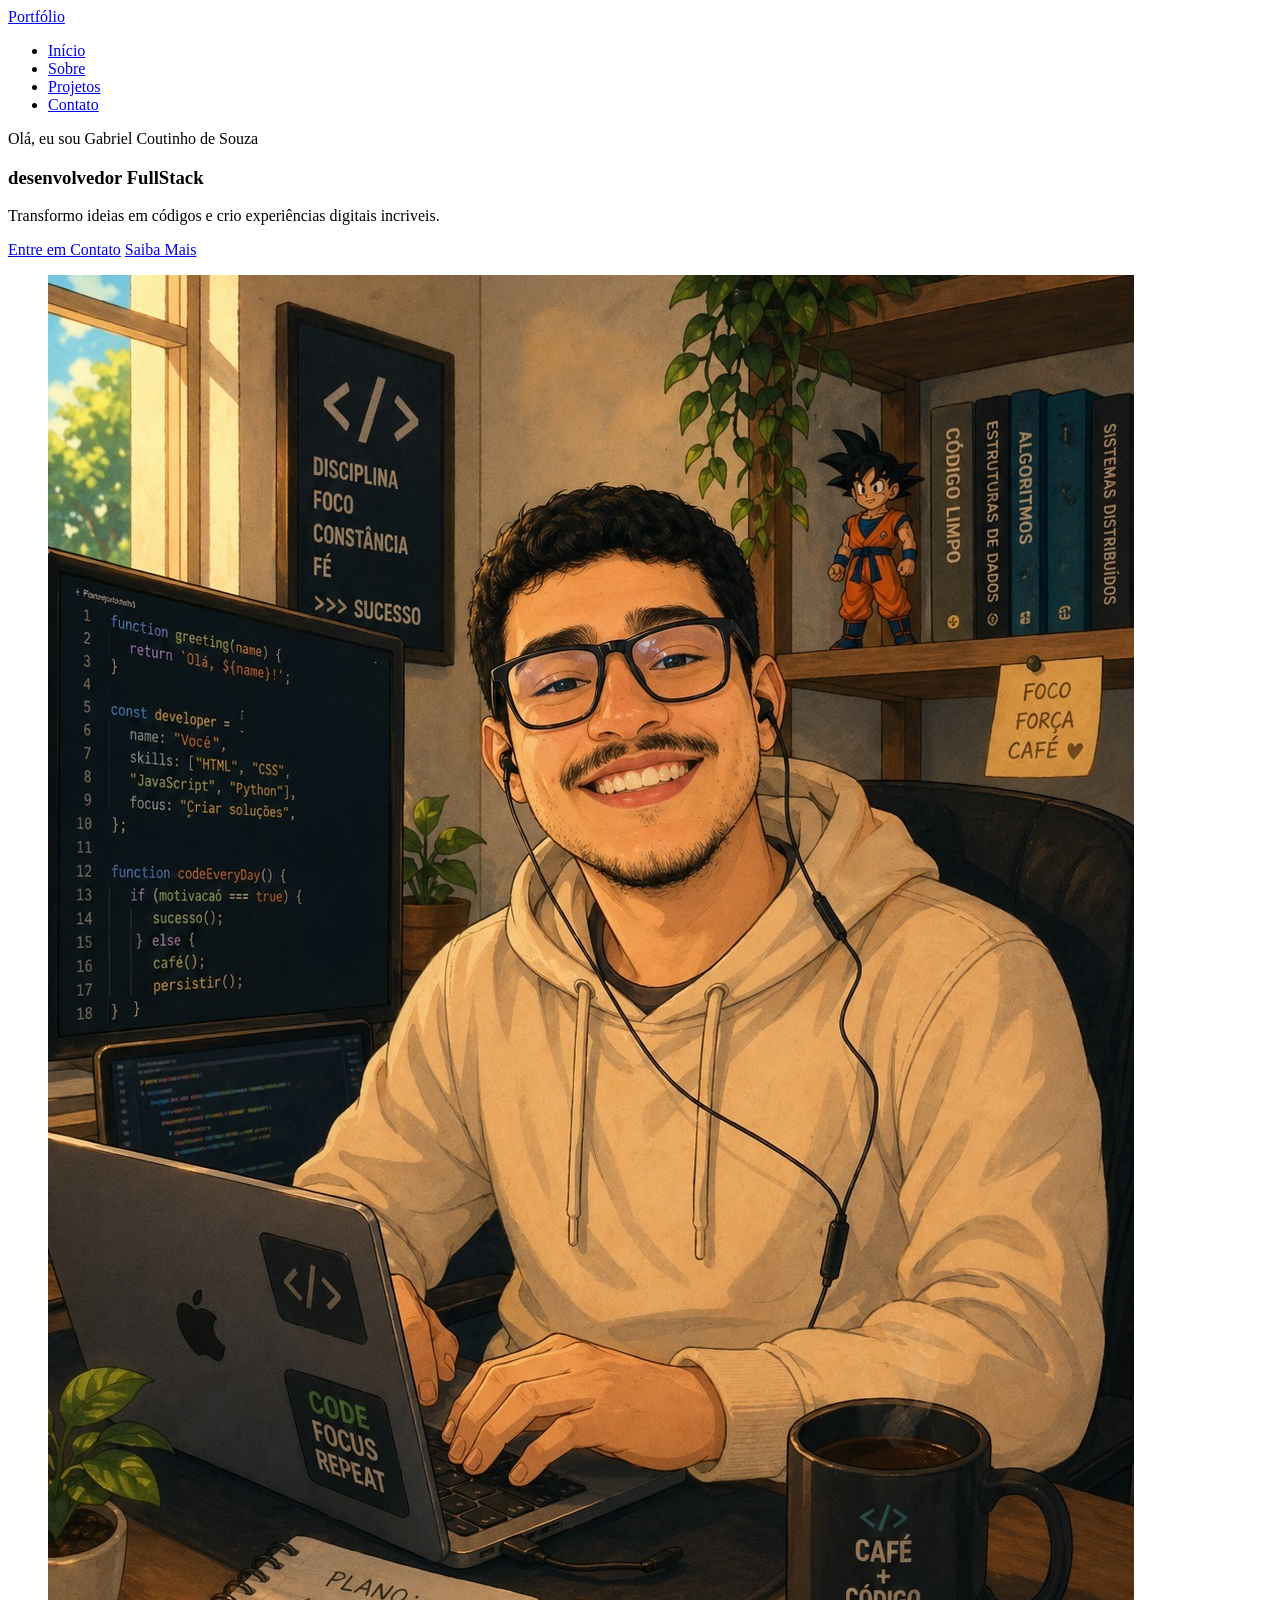
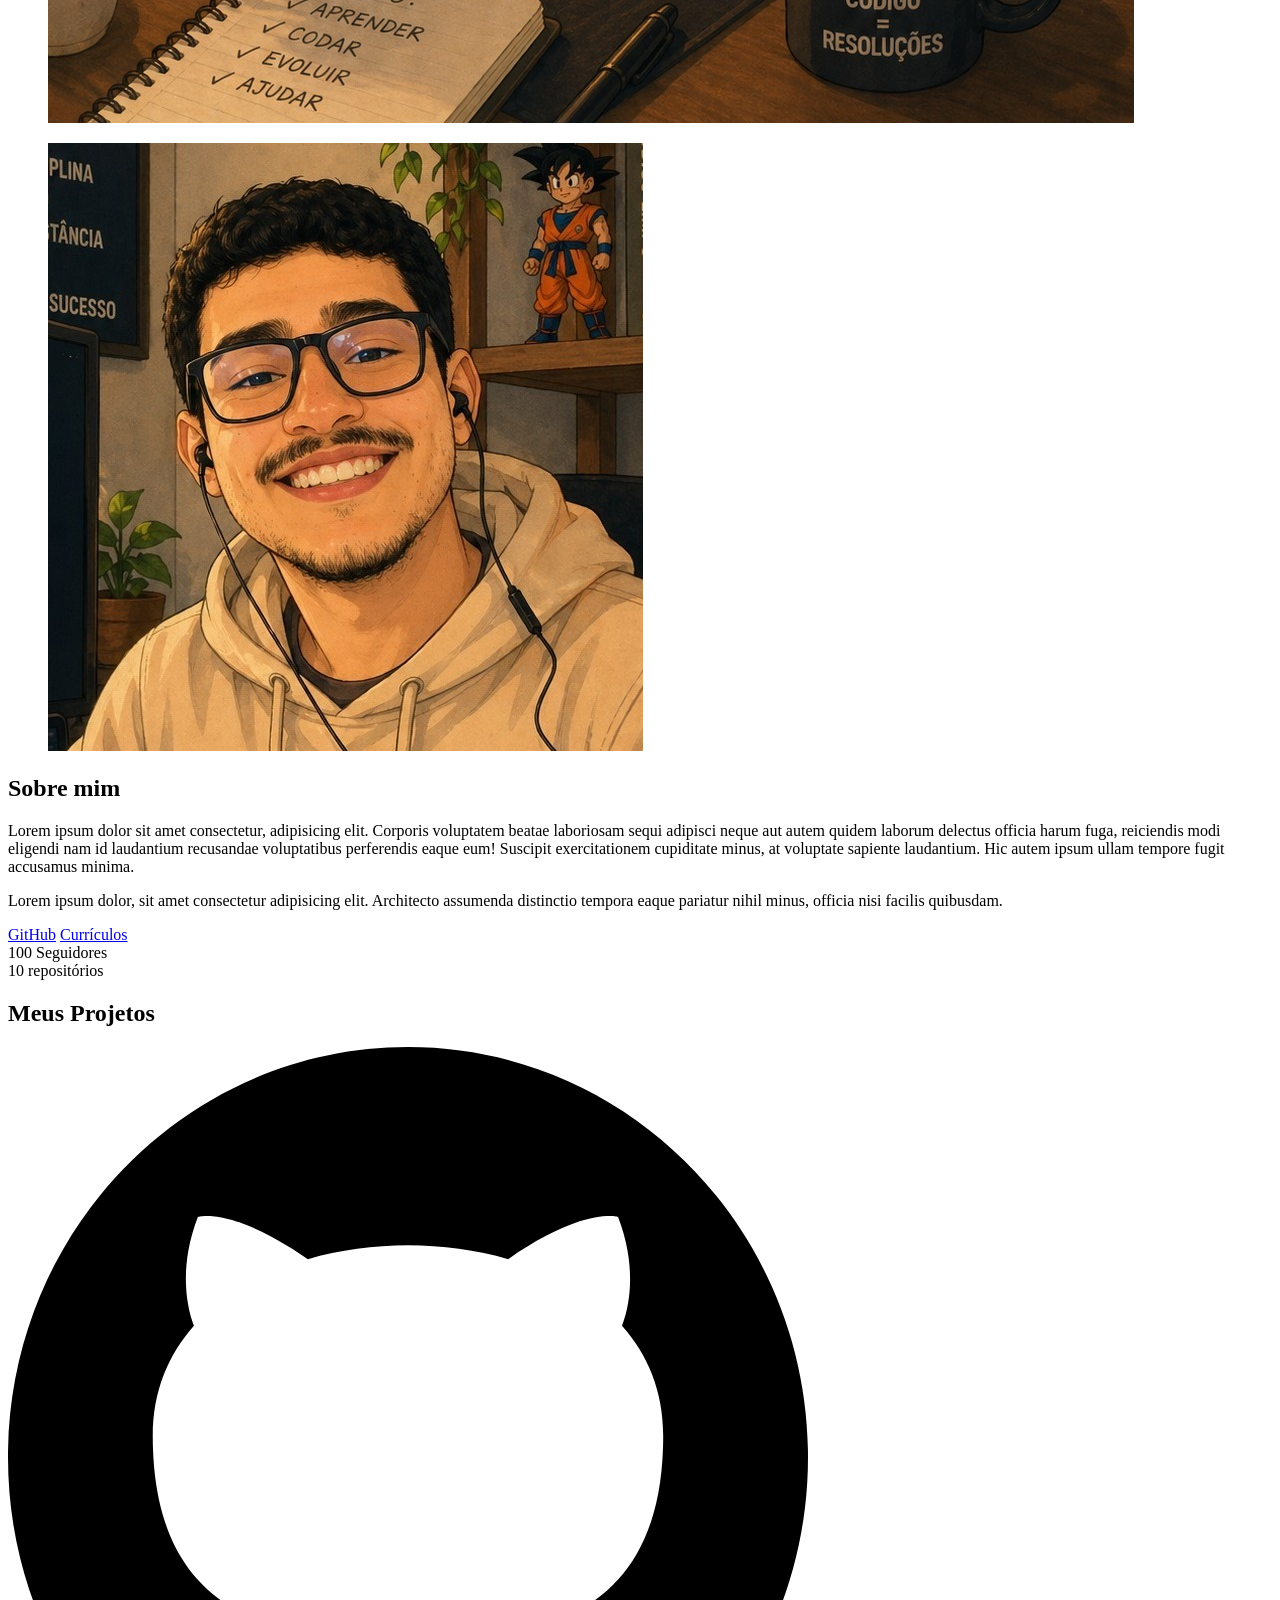
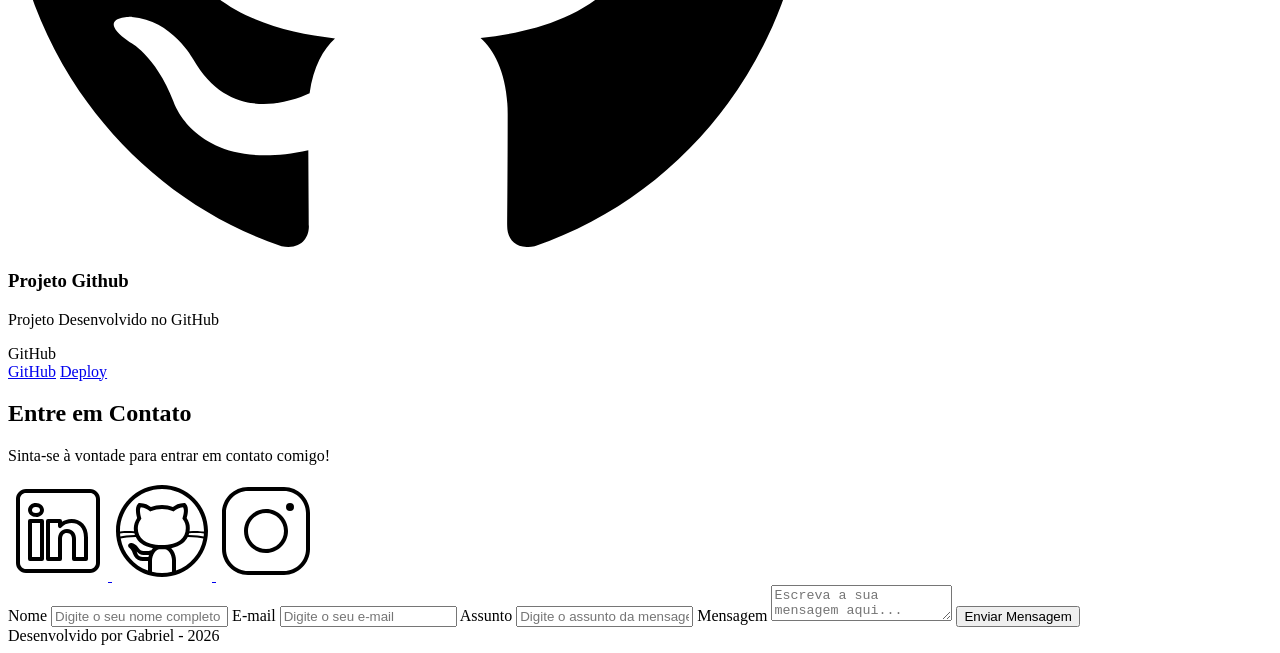
==== index.html @ 8a929cc2 "Feat: Projeto inicializado" ====
<!DOCTYPE html>
<html lang="pt-br">
<head>
    <meta charset="UTF-8">
    <meta name="viewport" content="width=device-width, initial-scale=1.0">
    <meta name="author" content="Gabriel Coutinho de Souza"> 
    <meta
        name="description"
        content="Portfólio do Gabriel Coutinho de Souza,
        desenvolvedor FullStack especializado em criar experiências
        digitais incriveis. Conheaça meus projetos e entre em contato."
    >
    <meta name="robots" content="index, follow">

    <link rel="icon" type="image/svg+xml" href="assets/img/favicon.svg">
    
    <title>Portfólio Gabriel</title>
</head>
<body>
    <!-- Header -->
    <header>
        <div class= menu-content>
            <a href="index.html" id="titulo">Portfólio</a>
            <nav>
                <ul class= "menu-list">
                    <li><a href="#hero">Início</a></li>
                    <li><a href="#about">Sobre</a></li>
                    <li><a href="#projects">Projetos</a></li>
                    <li><a href="#contact">Contato</a></li>
                </ul>
            </nav>
        </div>

    </header>

    <!-- Main -->
    <main>
        <section id="hero" class="section-container hero-container">

            <article class="hero-content">
                <span>Olá, eu sou Gabriel Coutinho de Souza</span>
                <h1>desenvolvedor FullStack</h1>
                <p>Transformo ideias em códigos e crio experiências digitais incriveis.</p>

            <div class="buttons-container">
                <a href="#contact" class="botao">Entre em Contato</a>
                <a href="#about" class="botao-outline">Saiba Mais</a>
            </div>

            </article>

            <figure class="hero-image">
                <img src="/assets/img/geral.jpeg"  
                alt="Foto do autor."
                class="float-animation">   <!-- Colocar minha picture-->
            </figure>
        </section>

        <section id="about" class="section-container about-container">
            <figure class="about-image">
                <img src="assets/img/perfil.jpeg" alt="Foto do Perfil">
            </figure>

            <article class="about-content">
                <h2>Sobre mim</h2>
                <p>
                    Lorem ipsum dolor sit amet consectetur, adipisicing elit. Corporis voluptatem beatae laboriosam sequi adipisci neque aut autem quidem laborum delectus officia harum fuga, reiciendis modi eligendi nam id laudantium recusandae voluptatibus perferendis eaque eum! Suscipit exercitationem cupiditate minus, at voluptate sapiente laudantium. Hic autem ipsum ullam tempore fugit accusamus minima.
                </p>
                <p>
                    Lorem ipsum dolor, sit amet consectetur adipisicing elit. Architecto assumenda distinctio tempora eaque pariatur nihil minus, officia nisi facilis quibusdam.
                </p>

            <div class="about-bottons-data">
                <div class="bottuns-container">
                    <a href="#" target="_blank" class="botao">GitHub</a>
                    <a href="#" target="_blank" class="botao-outline">Currículos</a>
                </div>
                <div class="data-container">
                    <div class="data-item">
                        <span class="data-number">100</span>
                        <span class="data-lable">Seguidores</span>
                    </div>
                    <div class="data-item">
                        <span class="data-number">10</span>
                        <span class="data-lable">repositórios</span>
                    </div>
                </div>
            </div>

            </article>

        </section>

        <section id="projects" class="section-container projects-container">
            <h2>Meus Projetos</h2>

            <div class="swiper projects-swiper">
                <div class="swiper-wrapper">
                    <div class="swiper-slide">
                        <article class="project-card">
                            <div class="project-image">
                                <img src="./assets/icons/languages/github.svg" alt="Ícone GitHub" />
                            </div>
                            <div class="project-content">
                                <h3>Projeto Github</h3>
                                <p>Projeto Desenvolvido no GitHub</p>
                                <div class="project-tags">
                                    <span class="tag">GitHub</span>
                                </div>
                                <div class="project-buttons">
                                    <a href="#" target="_blank" class="botao botao-sm">GitHub</a>
                                    <a href="#" target="_blank" class="botao-outline botao-sm">Deploy</a>
                                </div>
                            </div>
                        </article>
                    </div>
                </div>

                <div class="swiper-button-next"></div>
                <div class="swiper-button-prev"></div>

                <div class="swiper-pagination"></div>
            </div>
        </section>

           <section id="contact" class="section-container contact-container">

            <!-- REDES SOCIAIS -->
            <article class="contact-info">
                <h2>Entre em Contato</h2>
                <p>Sinta-se à vontade para entrar em contato comigo!</p>

                <div class="social-container">
                    <a href="#" target="_blank" class="social-icon" aria-label="LinkedIn">
                        <img src="./assets/icons/social/linkedin.svg" alt="Link para o Linkedin">
                    </a>
                    <a href="#" target="_blank" class="social-icon" aria-label="GitHub">
                        <img src="./assets/icons/social/github.svg" alt="Link para o GitHub">
                    </a>
                    <a href="#" target="_blank" class="social-icon" aria-label="Instagram">
                        <img src="./assets/icons/social/instagram.svg" alt="Link para o Instagram">
                    </a>
                </div>
            </article>

            <form id="formulario">

                <label for="nome">Nome</label>
                <input id="nome" name="nome" type="text" placeholder="Digite o seu nome completo">
                <span id="erro-nome"></span>

                <label for="email">E-mail</label>
                <input id="email" name="email" type="text" placeholder="Digite o seu e-mail">
                <span id="erro-email"></span>

                <label for="assunto">Assunto</label>
                <input id="assunto" name="assunto" type="text" placeholder="Digite o assunto da mensagem">
                <span id="erro-assunto"></span>

                <label for="mensagem">Mensagem</label>
                <textarea id="mensagem" name="mensagem" placeholder="Escreva a sua mensagem aqui..."></textarea>
                <span id="erro-mensagem"></span>

                <button class="botao" type="submit">Enviar Mensagem</button>
            </form>

        </section>

    </main>

    <footer>
        Desenvolvido por Gabriel - 2026
    </footer>

</body>
</html>
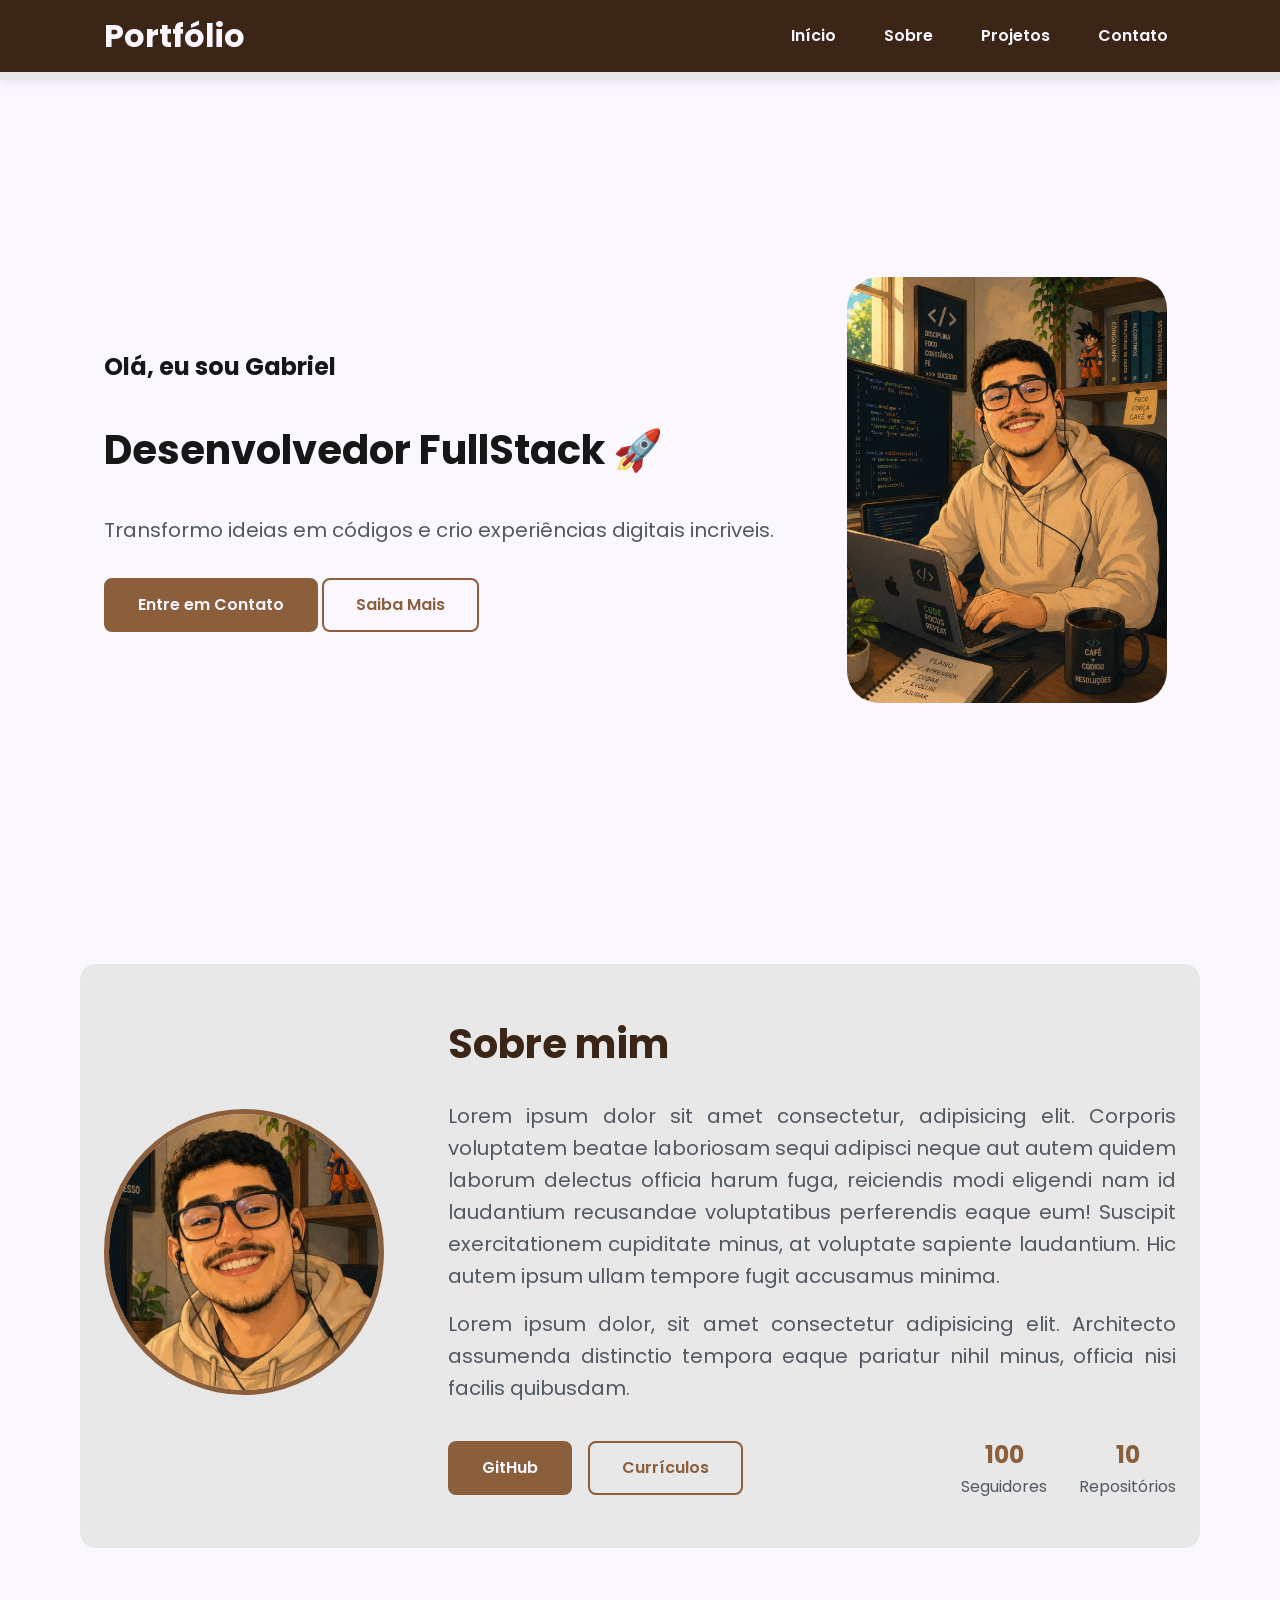
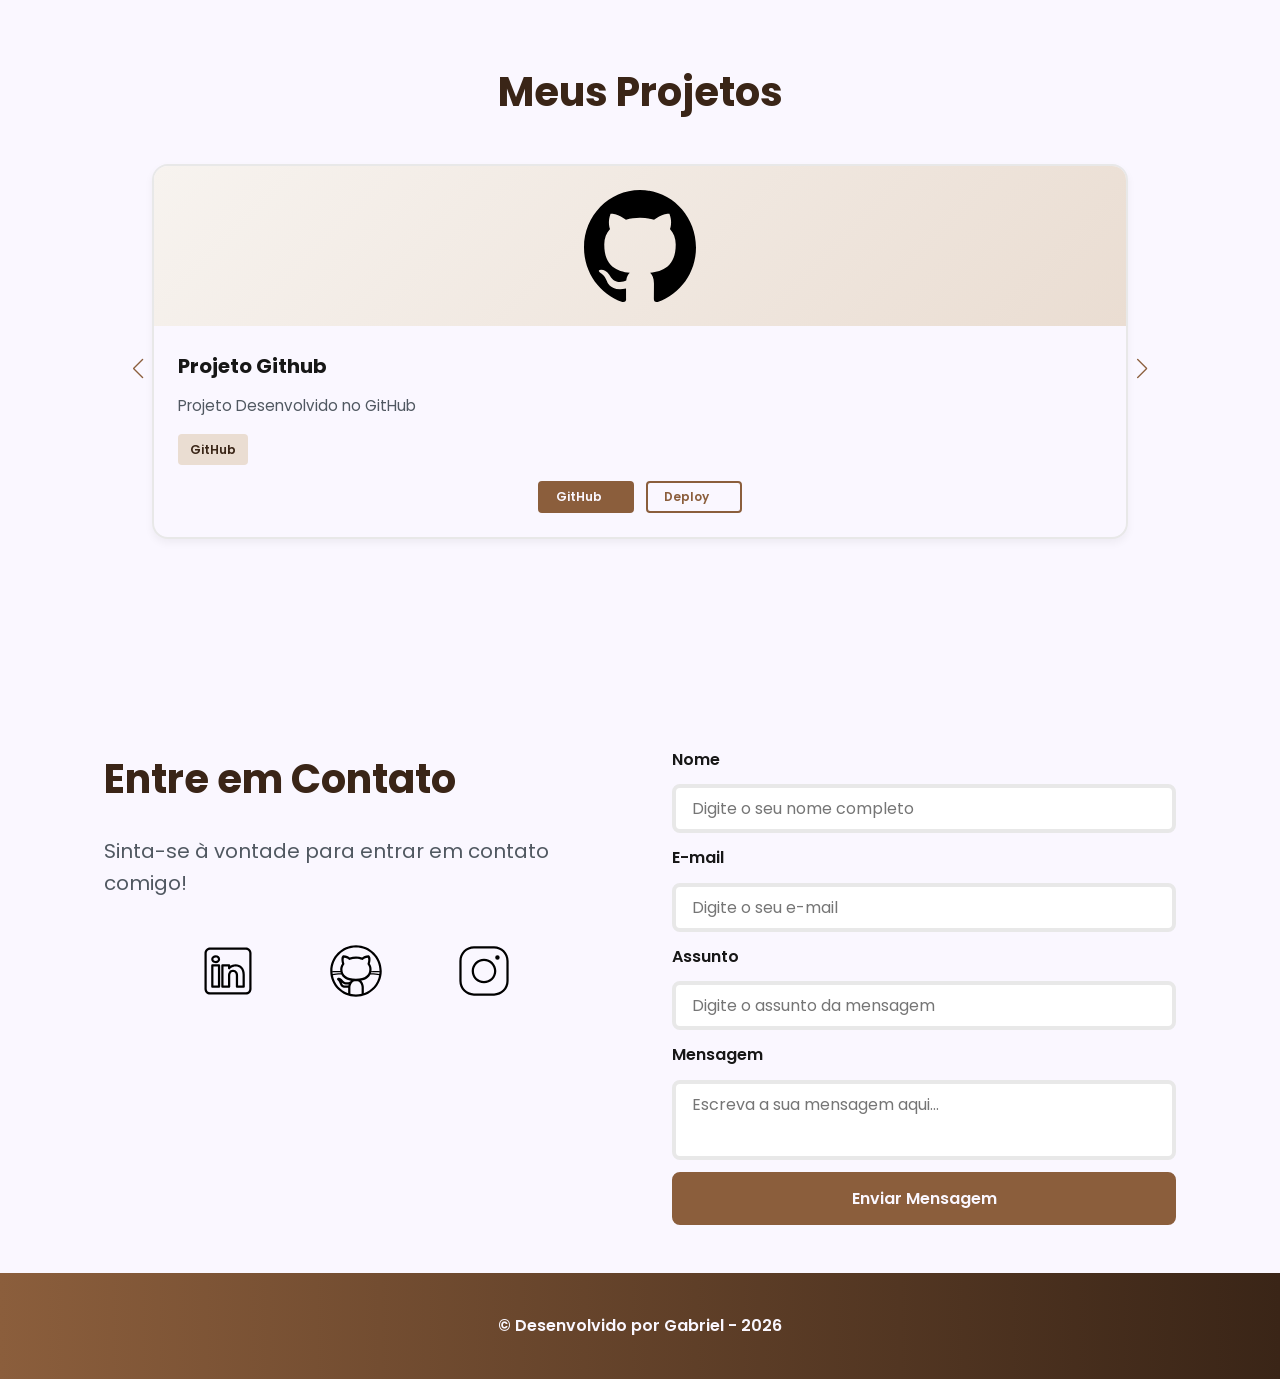
==== commit 2ae5139e: "Feat: Adicionando Estilos e responsividade" ====
--- a/index.html
+++ b/index.html
@@ -1,6 +1,12 @@
 <!DOCTYPE html>
 <html lang="pt-br">
 <head>
+        <!-- Fontes do Google -->
+    <link rel="preconnect" href="https://fonts.googleapis.com">
+    <link rel="preconnect" href="https://fonts.gstatic.com" crossorigin>
+
+    <!-- Fonte do Google - Poppins -->
+    <link href="https://fonts.googleapis.com/css2?family=Poppins&display=swap" rel="stylesheet">
     <meta charset="UTF-8">
     <meta name="viewport" content="width=device-width, initial-scale=1.0">
     <meta name="author" content="Gabriel Coutinho de Souza"> 
@@ -13,7 +19,12 @@
     <meta name="robots" content="index, follow">
 
     <link rel="icon" type="image/svg+xml" href="assets/img/favicon.svg">
-    
+
+    <!-- SWIPER CSS -->
+    <link rel="stylesheet" href="https://cdn.jsdelivr.net/npm/swiper@11/swiper-bundle.min.css"> 
+
+    <link rel="stylesheet" href="assets/css/style.css">
+
     <title>Portfólio Gabriel</title>
 </head>
 <body>
@@ -38,8 +49,8 @@
         <section id="hero" class="section-container hero-container">
 
             <article class="hero-content">
-                <span>Olá, eu sou Gabriel Coutinho de Souza</span>
-                <h1>desenvolvedor FullStack</h1>
+                <span>Olá, eu sou Gabriel </span>
+                <h1>Desenvolvedor FullStack 🚀</h1>
                 <p>Transformo ideias em códigos e crio experiências digitais incriveis.</p>
 
             <div class="buttons-container">
@@ -70,19 +81,20 @@
                     Lorem ipsum dolor, sit amet consectetur adipisicing elit. Architecto assumenda distinctio tempora eaque pariatur nihil minus, officia nisi facilis quibusdam.
                 </p>
 
-            <div class="about-bottons-data">
-                <div class="bottuns-container">
-                    <a href="#" target="_blank" class="botao">GitHub</a>
-                    <a href="#" target="_blank" class="botao-outline">Currículos</a>
+            <div class="about-buttons-data">
+                <div class="bottons-container">
+                    <a href="#" class="botao">GitHub</a>
+                    <a href="#" class="botao-outline">Currículos</a>
                 </div>
+
                 <div class="data-container">
                     <div class="data-item">
                         <span class="data-number">100</span>
-                        <span class="data-lable">Seguidores</span>
+                        <span class="data-label">Seguidores</span>
                     </div>
                     <div class="data-item">
                         <span class="data-number">10</span>
-                        <span class="data-lable">repositórios</span>
+                        <span class="data-label">Repositórios</span>
                     </div>
                 </div>
             </div>
@@ -169,7 +181,7 @@
     </main>
 
     <footer>
-        Desenvolvido por Gabriel - 2026
+        © Desenvolvido por Gabriel - 2026
     </footer>
 
 </body>
--- a/assets/css/style.css
+++ b/assets/css/style.css
@@ -0,0 +1,988 @@
+*{
+    margin: 0;
+    padding: 0;
+    box-sizing: border-box;
+    font-family: 'Poppins', sans-serif;
+    font-weight: 400;
+    text-decoration: none;
+    outline: none;
+}
+
+:root{
+    /*Cores primarias */
+    --bege-50:  #f7f3ef;
+    --bege-100: #eaddd2;
+    --bege-200: #d5bfa8;
+    --bege-300: #c09f7c;
+    --bege-400: #a87f5a;
+    --bege-500: #8b5e3c;
+    --bege-600: #6f4a2f;
+    --bege-700: #543723;
+    --bege-800: #3a2517;
+  
+    /*Cores naturais */
+    --gray-200: #e8e8e8;
+    --gray-400: #505861;
+    --black: #171717;
+    --white: #FAF7FF;
+
+    /*Cores de Estado */
+    --error: #e63946;
+
+    /*Sombras*/
+    --shadow-sm: 0 0.25rem 0.5rem rgba(0, 0, 0, 0.05);
+    --shadow-md: 0 0.25rem 0.75rem rgba(107, 54, 200, 0.3);
+    --shadow-lg: 0 0.5rem 1.5rem rgba(107, 54, 200, 0, 0.2);
+
+    /*Espcamento*/
+    --spacing-xs: 0.5rem;
+    --spacing-sm: 1rem;
+    --spacing-md: 1.5rem;
+    --spacing-lg: 2rem;
+    --spacing-x1: 3rem;
+    --spacing-2x1: 4rem;
+
+    /*Tamanho da fonte*/
+    --text-sm: 0.75rem;
+    --text-base: 1rem;
+    --text-lg: 1.25rem;
+    --text-x1: 1.5rem;
+    --text-2x1: 2rem;
+    --text-3x1: 2.5rem;
+
+    /*Border Radius*/
+    --radius-sm: 0.25rem;
+    --radius-md: 0.5rem;
+    --radius-lg: 1rem;
+    --radius-x1: 2rem;
+    --radius-full: 50%;
+
+    /*Animacao padrao*/
+    --transition-default: all 0.3s ease;
+}
+
+html{
+    scroll-behavior: smooth;
+}
+
+body{
+    display: flex;
+    flex-direction: column;
+    min-height: 100vh;
+    background-color: var(--white);
+    line-height: 1.6;
+    color: var(--black);
+}
+
+main{
+    flex: 1;
+}
+
+.section-container{
+    max-width: 70rem;
+    margin: 0 auto;
+    padding: var(--spacing-x1) var(--spacing-md);
+    scroll-margin-top: 6rem;
+}
+/*Botao*/
+.bottons-container{
+    display: flex;
+    gap: var(--spacing-sm);
+}
+
+.botao,
+.botao-outline{
+    display: inline-block;
+    padding: 0.75rem 2rem;
+    border: 0.15rem solid transparent;
+    border-radius: var(--radius-md);
+    font-size: var(--text-base);
+    font-weight: 600;
+    cursor: pointer;
+    transition: var(--transition-default);
+}
+
+.botao{
+    border-color: var(--bege-500);
+    background-color: var(--bege-500);
+    color: var(--white);
+}
+
+.botao:hover{
+    background-color: var(--bege-800);
+    border-color: var(--bege-800);
+    box-shadow: var(--shadow-md);
+    transform: translateY(-0.25rem);
+}
+/*Botao secundario*/
+.botao-outline{
+    border-color: var(--bege-500);
+    background-color: transparent;
+    color: var(--bege-500);
+}
+
+.botao-outline:hover{
+    background-color: var(--bege-500);
+    border-color: var(--bege-500);
+    color: var(--white);
+    transform: translateY(-0.25rem);
+}
+
+/*Modificadores dew botoes pequenos*/
+.botao.botao-sm,
+.botao-outline.botao-sm{
+    min-width: 6rem;
+    padding: 0.25rem var(--spacing-sm);
+    border-width: 0.125rem;
+    border-radius: 0.25rem;
+    font-size: var(--text-sm);
+}
+
+/*Header*/
+header{
+    position: sticky;
+    top: 0;
+    z-index: 1000;
+    width: 100%;
+    height: 5rem;
+    border-bottom: var(--spacing-xs) solid var(--gray-200);
+    background-color: var(--bege-800);
+    box-shadow: var(--shadow-sm);
+}
+
+header a{
+    font-weight: 600;
+    color: var(--white);
+    transition: color 0.3s ease;
+}
+
+header a:hover{
+    color: var(--bege-100);
+}
+
+/*Menu nav*/
+#titulo{
+    font-size: var(--text-2x1);
+    font-weight: 700;
+}
+
+.menu-content{
+    display: flex;
+    justify-content: space-between;
+    align-items: center;
+    max-width: 70rem;
+    height: 100%;
+    margin: 0 auto;
+    padding: 0 var(--spacing-md);
+}
+
+.menu-list{
+    display: flex;
+    gap: var(--spacing-lg);
+    list-style: none;
+}
+
+.menu-list a{
+    padding: var(--spacing-xs);
+}
+
+/*Hero*/
+.hero-container{
+    display: flex;
+    align-items: center;
+    gap: var(--spacing-2x1);
+    min-height: calc(100vh - 5rem);
+}
+
+.hero-content{
+    display: flex;
+    flex-direction: column;
+    gap: var(--spacing-lg);
+}
+
+.hero-content span{
+    font-size: var(--text-x1);
+    font-weight: 700;
+}
+
+.hero-content h1{
+    font-size: var(--text-3x1);
+    font-weight: 700;
+}
+
+.hero-content p,
+.about-content p,
+.contact-info p{
+    font-size: var(--text-lg);
+    color: var(--gray-400);
+}
+
+.hero-image{
+    display: flex;
+    flex: 1;
+    justify-content: center;
+}
+
+.hero-image img{
+    width: 100%;
+    max-width: 20rem;
+    border-radius: var(--radius-x1);
+}
+
+/*Animacao flutuante*/
+@keyframes float{
+    0%,
+    100%{
+        transform: translateY(0);
+    }
+
+    50%{
+        transform: translateY(-1.25rem);
+    }
+}
+.float-animation{
+        animation: float 3s ease-in-out infinite;
+}
+
+/*About*/
+
+.about-container{
+    display: flex;
+    align-items: center;
+    gap: var(--spacing-2x1);
+    margin: var(--spacing-2x1) auto;
+    border-radius: var(--radius-lg);
+    background-color: var(--gray-200);
+}
+
+.about-image{
+    flex: 0 0 17.5rem;
+}
+
+.about-image img{
+    width: 100%;
+    border: 0.35rem solid var(--bege-500);
+    border-radius: var(--radius-full);
+    box-shadow: var(--shadow-lg);
+}
+
+.about-content h2,
+.projects-container h2,
+.contact-container h2{
+    margin-bottom: var(--spacing-md);
+    font-size: var(--text-3x1);
+    font-weight: 700;
+    color: var(--bege-800);
+}
+
+.about-content p{
+    margin-bottom: var(--spacing-sm);
+    text-align: justify;
+}
+
+.about-buttons-data{
+    display: flex;
+    justify-content: space-between;
+    align-items: center;
+    gap: var(--spacing-lg);
+    margin-top: var(--spacing-lg);
+}
+
+.about-buttons-data .botao{
+    margin-right: auto;
+}
+
+.data-container{
+    display: flex;
+    gap: var(--spacing-lg);
+    margin-top: 0;
+}
+
+.data-item{
+    display: flex;
+    flex-direction: column;
+    align-items: center;
+}
+
+.data-number{
+    font-size: var(--text-x1);
+    font-weight: 700;
+    text-align: center;
+    color: var(--bege-500);
+}
+
+.data-label{
+    font-size: var(--text-base);
+    text-align: center;
+    color: var(--gray-400);
+}
+/*Projects*/
+.projects-container{
+    scroll-margin-top: 3rem;
+    margin: var(--spacing-2x1) auto;
+    text-align: center;
+}
+
+.projects-swiper{
+    position: relative;
+    width: 100%;
+    padding: var(--spacing-sm) var(--spacing-x1) var(--spacing-x1);
+    overflow: hidden;
+}
+
+.project-card{
+    display: flex;
+    flex-direction: column;
+    width: 100%;
+    height: 100%;
+    border: 0.15rem solid var(--gray-200);
+    border-radius: var(--radius-lg);
+    background-color: var(--white);
+    box-shadow: var(--shadow-sm);
+    overflow: hidden;
+    transition: var(--transition-default);
+}
+
+.project-card:hover{
+    box-shadow: var(--shadow-lg);
+}
+
+.project-image{
+    display: flex;
+    align-items: center;
+    justify-content: center;
+    width: 100%;
+    height: 10rem;
+    background: linear-gradient(135deg, var(--bege-50) 0%, var(--bege-100) 100%);
+}
+
+.project-image img{
+    width: 75%;
+    height: 75%;
+    max-width: 7rem;
+    max-height: 7rem;
+    object-fit: contain;
+    transition: transform 0.3s ease;
+}
+
+.project-content{
+    display: flex;
+    flex: 1;
+    flex-direction: column;
+    padding: var(--spacing-md);
+    text-align: left;
+}
+
+.project-content h3{
+    margin-bottom: 0.75rem;
+    font-size: var(--text-lg);
+    font-weight: 700;
+}
+
+.project-content p{
+    flex: 1;
+    margin-bottom: var(--spacing-sm);
+    font-size: 0.95rem;
+    color: var(--gray-400);
+}
+
+.project-tags{
+    display: flex;
+    flex-wrap: wrap;
+    gap: var(--spacing-xs);
+}
+
+.tag{
+    padding: 0.375rem 0.75rem;
+    border-radius: var(--radius-sm);
+    background-color: var(--bege-100);
+    font-size: var(--text-sm);
+    font-weight: 600;
+    color: var(--bege-800);
+}
+
+.project-buttons{
+    display: flex;
+    justify-content: center;
+    align-items: center;
+    gap: 0.75rem;
+    margin-top: var(--spacing-sm);
+}
+
+/*Swiper*/
+.swiper-wrapper{
+    align-items: stretch;
+}
+
+.swiper-slide{
+    display: flex;
+    height: auto;
+}
+
+.swiper-button-next,
+.swiper-button-prev{
+    width: 3rem;
+    height: 3rem;
+}
+
+.swiper-button-next:after,
+.swiper-button-prev:after{
+    font-size: var(--text-lg);
+    color: var(--bege-500);
+}
+.swiper-button-next:hover,
+.swiper-button-prev:hover{
+    color: var(--bege-800);
+}
+
+.swiper-pagination-bullet{
+    width: 0.75rem;
+    height: 0.75rem;
+    background-color: var(--gray-200);
+    opacity: 1;
+}
+
+.swiper-pagination-bullet-active{
+    width: var(--spacing-lg);
+    border-radius: var(--radius-sm);
+    background-color: var(--bege-500);
+}
+
+/*Contatos*/
+.contact-container{
+    display: grid;
+    grid-template-columns: 1fr 1fr;
+    gap: var(--spacing-2x1);
+}
+
+.contact-info h2{
+    margin-bottom: var(--spacing-md);
+}
+
+.contact-info p{
+    margin-bottom: var(--spacing-lg);
+}
+
+.social-container{
+    display: flex;
+    justify-content: center;
+    gap: var(--spacing-x1);
+}
+
+.social-icon{
+    width: 5rem;
+    height: 5rem;
+    padding: 0.75rem;
+    border-radius: var(--radius-md);
+    transition: var(--transition-default);
+}
+
+.social-icon img{
+    width: 100%;
+    filter: brightness(0) saturate(100%);
+    transition: filter 0.3s ease;
+}
+
+.social-icon:hover img{
+    filter: invert(11%)
+            sepia(31%)
+            saturate(1129%) 
+            hue-rotate(341deg) 
+            brightness(98%) 
+            contrast(87%);
+}
+
+/*Formulario*/
+form{
+    display: flex;
+    flex-direction: column;
+    gap: 0.75rem;
+}
+
+form label{
+    font-size: var(--text-base);
+    font-weight: 600;
+}
+
+form input,
+form textarea{
+    width: 100%;
+    padding: 0.5rem var(--spacing-sm);
+    border: 0.25rem solid var(--gray-200);
+    border-radius: var(--radius-md);
+    font-family: inherit;
+    font-size: var(--text-base);
+    transition: border-color 0.3s ease;
+}
+
+form input:focus,
+form textarea:focus{
+    border-color: var(--bege-500);
+    outline: none;
+}
+
+form textarea{
+    min-height: 5rem;
+    resize: none;
+}
+
+form span{
+    margin-top: -0.75rem;
+    font-size: var(--text-sm);
+    color: var(--error);
+}
+
+footer{
+    padding: 2.5rem;
+    background: linear-gradient(to right, var(--bege-500), var(--bege-800));
+    font-weight: 600;
+    text-align: center;
+    color: var(--white);
+}
+
+/*Success*/
+.success-container{
+    display: flex;
+    flex-direction: column;
+    justify-content: center;
+    align-items: center;
+    width: 100%;
+    min-height: calc(100vh - 12.5rem);
+    padding: var(--spacing-x1) var(--spacing-md);
+}
+
+.success-content{
+    display: flex;
+    flex-direction: column;
+    align-items: center;
+    gap: var(--spacing-md);
+    max-width: 37.5rem;
+    text-align: center;
+}
+
+.success-content h1{
+    font-size: var(--text-3xl);
+    font-weight: 700;
+    color: var(--bege-700);
+}
+
+.success-content p{
+    font-size: var(--text-lg);
+    color: var(--gray-400);
+}
+
+.success-icon{
+    display: flex;
+    align-items: center;
+    justify-content: center;
+    width: 7.5rem;
+    height: 7.5rem;
+    border-radius: var(--radius-full);
+    background-color: var(--bege-100);
+}
+.success-icon img{
+    width: 6rem;
+    height: 6rem;
+    filter: invert(11%)
+            sepia(31%)
+            saturate(1129%) 
+            hue-rotate(341deg) 
+            brightness(98%) 
+            contrast(87%);
+}
+
+/*Responsividade*/
+@media screen and (max-width: 1024px){
+    /*Layout*/
+    .section-container{
+        padding: var(--spacing-lg) var(--spacing-md);
+    }
+    /*Tipografia*/
+    .section-container h1{
+        font-size: var(--text-3x1);
+    }
+    .section-container h2{
+        font-size: var(--text-2x1);
+    }
+    .section-container p{
+        font-size: var(--text-base);
+    }
+    .section-container span{
+        font-size: var(--text-lg);
+    }
+    .success-content h1{
+        font-size: var(--text-3x1);
+    }
+    .success-content p{
+        font-size: var(--text-x1);
+    }
+    /* Header */
+    #titulo {
+        font-size: var(--text-x1);
+    }
+
+    /*Header Oculto em tela pequena*/
+    @media (max-width: 768px) {
+        .menu-list{
+            display: none;
+        }
+        /* Hero */
+        .hero-container {
+            flex-direction: column-reverse;
+            gap: var(--spacing-lg);
+            min-height: 60vh;
+            text-align: center;
+        }
+
+        .hero-content,
+        .hero-image {
+            width: 90%;
+        }
+
+        .hero-image img {
+            object-fit: cover;
+        }
+
+        .buttons-container {
+            justify-content: center;
+            width: 100%;
+        }
+
+        .hero-container .botao,
+        .hero-container .botao-outline {
+            padding: 0.75rem 1.5rem;
+            font-size: var(--text-base);
+            white-space: nowrap;
+        }
+    }
+    /* About */
+    .about-container {
+        flex-direction: column;
+        gap: var(--spacing-md);
+        margin: var(--spacing-lg);
+        padding: var(--spacing-lg);
+    }
+
+    .about-image {
+        flex: 0 0 auto;
+        width: 100%;
+        display: flex;
+        justify-content: center;
+    }
+
+    .about-image img {
+        max-width: 16rem;
+        width: 100%;
+    }
+
+    .about-content {
+        width: 100%;
+    }
+
+    .about-buttons-data {
+        flex-direction: column;
+        gap: var(--spacing-md);
+        align-items: stretch;
+    }
+
+    .about-buttons-data .botao {
+        margin-right: 0;
+    }
+
+    .data-container {
+        justify-content: center;
+        width: 100%;
+    }
+
+    /* Projects */
+    .projects-container {
+        margin: var(--spacing-lg) auto 0;
+    }
+
+    .projects-swiper {
+        margin: 0;
+        padding: var(--spacing-sm) var(--spacing-lg) 2.5rem;
+    }
+
+    .project-card {
+        width: 100%;
+        height: 30rem;
+        min-height: 30rem;
+        max-height: 30rem;
+        max-width: 100%;
+    }
+
+    .project-content {
+        display: flex;
+        flex-direction: column;
+        justify-content: space-between;
+        height: 100%;
+    }
+
+    .project-content p {
+        flex: 1;
+        overflow: hidden;
+    }
+
+    .project-tags {
+        min-height: 2.5rem;
+        align-items: flex-start;
+    }
+
+    .swiper-wrapper {
+        align-items: stretch;
+    }
+
+    .swiper-slide {
+        display: flex;
+        justify-content: center;
+        align-items: stretch;
+        height: auto;
+    }
+
+    .swiper-button-next,
+    .swiper-button-prev {
+        display: none;
+    }
+
+    /* Contact */
+    .contact-container {
+        grid-template-columns: 1fr;
+        gap: var(--spacing-lg);
+        width: 90%;
+        margin: 0 auto;
+    }
+
+    /* Success Page */
+    .success-container {
+        padding: var(--spacing-xl) var(--spacing-md);
+        min-height: calc(100vh - 10rem);
+    }
+
+    .success-content {
+        gap: var(--spacing-lg);
+        max-width: 35rem;
+    }
+
+    .success-icon {
+        width: 6rem;
+        height: 6rem;
+    }
+
+    .success-icon img {
+        width: 5rem;
+        height: 5rem;
+    }
+}
+@media screen and (max-width: 480px) {
+
+    /* Layout */
+    .section-container {
+        padding: var(--spacing-md) var(--spacing-sm);
+    }
+
+    /* Tipografia Mobile */
+    .section-container h1 {
+        font-size: var(--text-xl);
+    }
+
+    .section-container h2 {
+        font-size: var(--text-xl);
+    }
+
+    .section-container p {
+        font-size: var(--text-base);
+    }
+
+    .section-container span {
+        font-size: var(--text-lg);
+    }
+
+    .success-content h1 {
+        font-size: var(--text-xl);
+    }
+
+    .success-content h2 {
+        font-size: var(--text-base);
+    }
+
+    /* Header */
+    #titulo {
+        font-size: var(--text-xl);
+    }
+
+    .menu-list {
+        display: none;
+    }
+
+    /* Hero */
+    .hero-container {
+        gap: var(--spacing-sm);
+    }
+
+    .hero-content {
+        gap: var(--spacing-xs);
+        width: 100%;
+    }
+
+    .buttons-container {
+        flex-direction: column;
+        gap: 0.75rem;
+        width: 100%;
+    }
+
+    .buttons-container .botao,
+    .buttons-container .botao-outline {
+        width: 100%;
+    }
+
+    .hero-container .botao,
+    .hero-container .botao-outline {
+        padding: 0.75rem 1rem;
+        font-size: var(--text-base);
+        white-space: nowrap;
+    }
+
+    .hero-image {
+        width: 100%;
+    }
+
+    .hero-image img {
+        max-width: 20rem;
+    }
+
+    /* About */
+    .about-container {
+        margin: var(--spacing-lg) 0.5rem;
+        padding: var(--spacing-md);
+    }
+
+    .about-image img {
+        max-width: 14rem;
+    }
+
+    .about-buttons-data .botao,
+    .about-buttons-data .botao-outline {
+        width: 100%;
+        padding: 0.75rem var(--spacing-lg);
+        font-size: var(--text-base);
+        text-align: center;
+    }
+
+    .data-number {
+        font-size: var(--text-lg);
+    }
+
+    .data-label {
+        font-size: var(--text-sm);
+    }
+
+    /* Projects */
+    .projects-container {
+        margin: var(--spacing-lg) auto 0;
+    }
+
+    .projects-swiper {
+        position: relative;
+        margin: 0;
+        padding: var(--spacing-sm) 0 2rem 0;
+        overflow: visible;
+    }
+
+    .project-card {
+        width: 100%;
+        height: 20rem;
+        max-width: 20rem;
+    }
+
+    .project-image {
+        height: 10rem;
+    }
+
+    .project-content {
+        padding: var(--spacing-md);
+    }
+
+    .project-content h3 {
+        font-size: var(--text-lg);
+    }
+
+    .project-content p {
+        font-size: var(--text-base);
+    }
+
+    /* Contact */
+    .contact-container {
+        width: 100%;
+    }
+
+    .contact-info p {
+        margin-bottom: var(--spacing-md);
+    }
+
+    .social-container {
+        flex-wrap: wrap;
+        gap: var(--spacing-lg);
+        margin-bottom: var(--spacing-xs);
+    }
+
+    .social-icon {
+        width: 4rem;
+        height: 4rem;
+    }
+
+    /* Formulário */
+    form {
+        gap: var(--spacing-sm);
+    }
+
+    form label {
+        font-size: var(--text-base);
+    }
+
+    form input,
+    form textarea {
+        padding: 0.75rem;
+        font-size: var(--text-base);
+    }
+
+    form button {
+        padding: 0.75rem var(--spacing-md);
+        font-size: var(--text-base);
+    }
+
+    /* Footer */
+    footer {
+        padding: var(--spacing-md) var(--spacing-sm);
+        font-size: var(--text-sm);
+    }
+
+    /* Success Page */
+    .success-container {
+        padding: var(--spacing-lg) var(--spacing-sm);
+        min-height: calc(100vh - 8rem);
+    }
+
+    .success-content {
+        gap: var(--spacing-md);
+        max-width: 100%;
+        padding: 0 var(--spacing-sm);
+    }
+
+    .success-icon {
+        width: 5rem;
+        height: 5rem;
+    }
+
+    .success-icon img {
+        width: 4rem;
+        height: 4rem;
+    }
+
+    .success-content .botao {
+        width: 100%;
+        max-width: 20rem;
+        padding: 0.75rem var(--spacing-lg);
+    }
+
+}
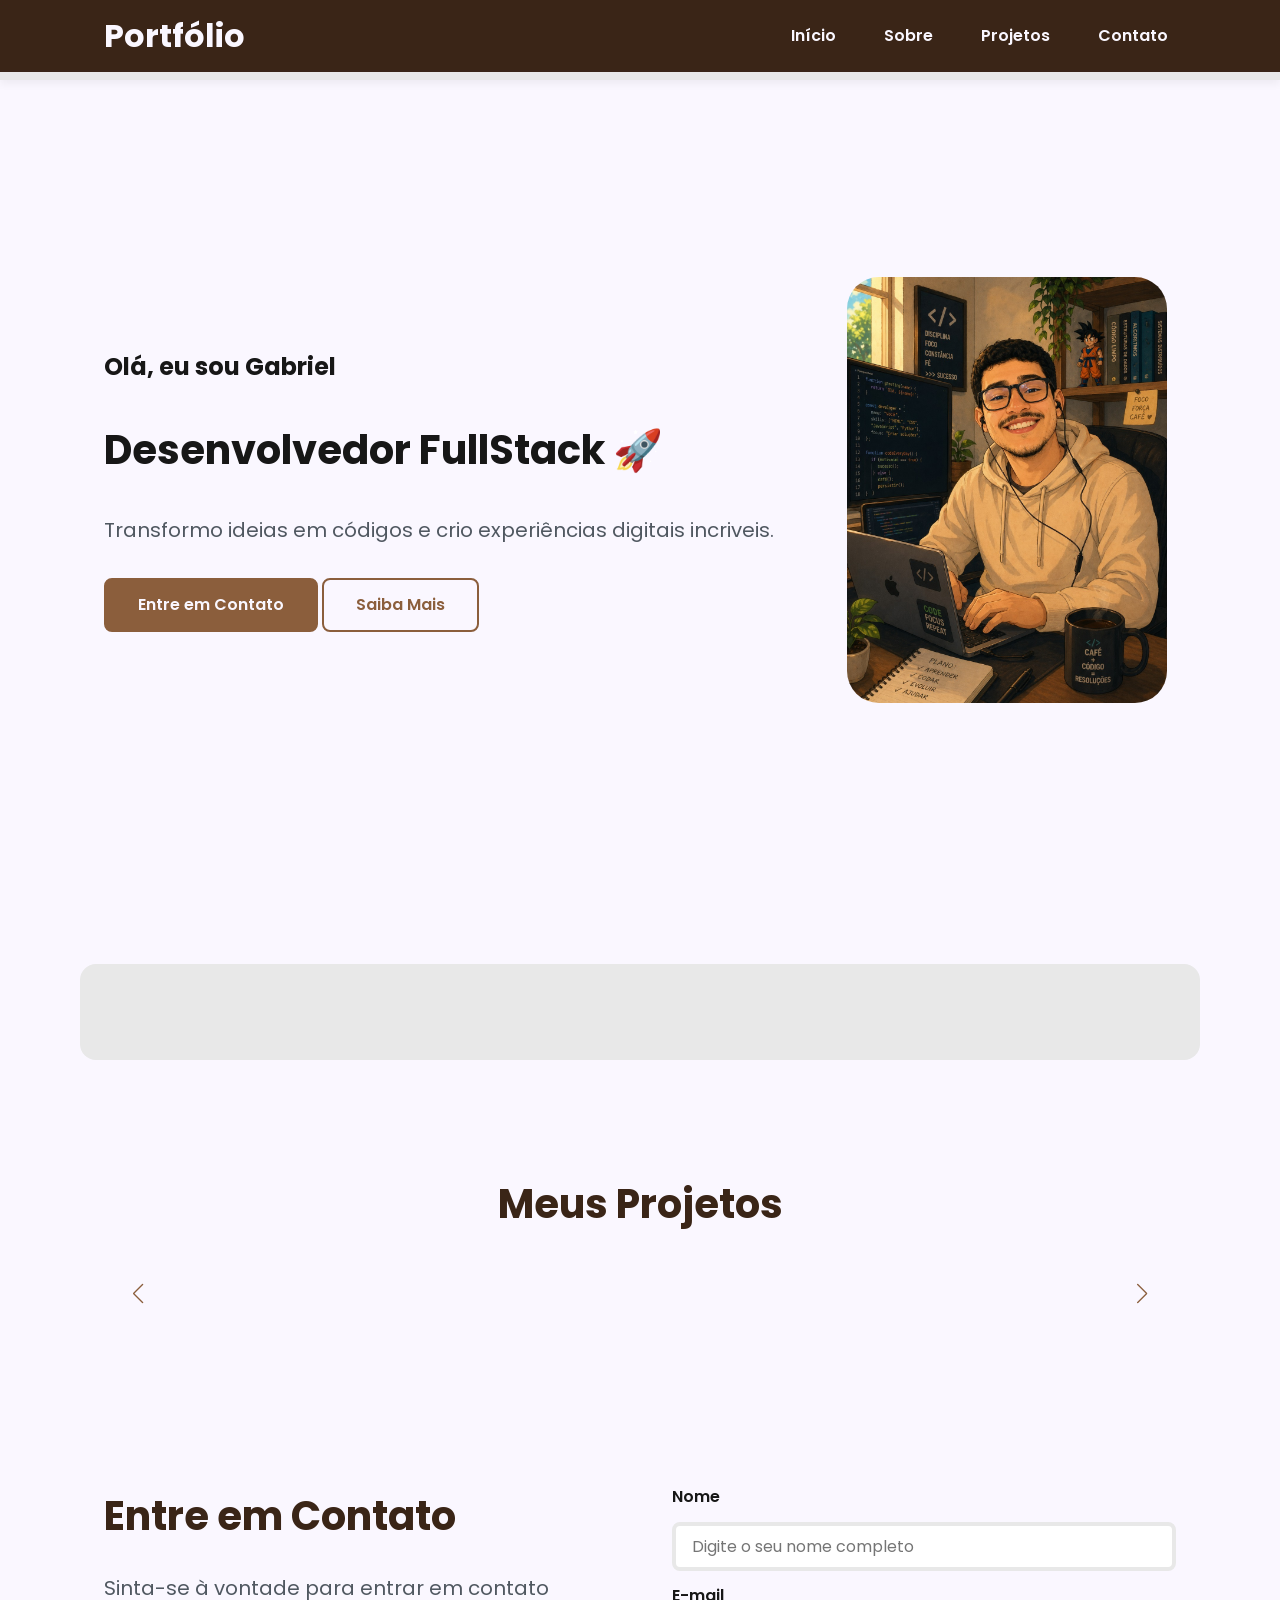
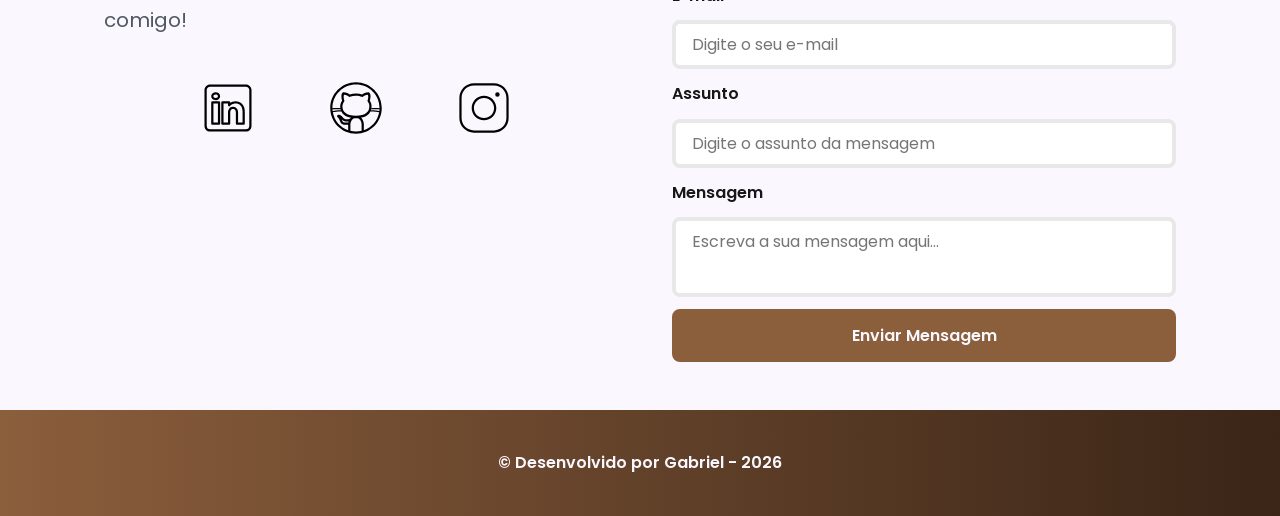
==== commit 6b3cbd68: "Feat: Adicionando js no carrosel" ====
--- a/index.html
+++ b/index.html
@@ -67,73 +67,29 @@
             </figure>
         </section>
 
-        <section id="about" class="section-container about-container">
-            <figure class="about-image">
-                <img src="assets/img/perfil.jpeg" alt="Foto do Perfil">
-            </figure>
-
-            <article class="about-content">
-                <h2>Sobre mim</h2>
-                <p>
-                    Lorem ipsum dolor sit amet consectetur, adipisicing elit. Corporis voluptatem beatae laboriosam sequi adipisci neque aut autem quidem laborum delectus officia harum fuga, reiciendis modi eligendi nam id laudantium recusandae voluptatibus perferendis eaque eum! Suscipit exercitationem cupiditate minus, at voluptate sapiente laudantium. Hic autem ipsum ullam tempore fugit accusamus minima.
-                </p>
-                <p>
-                    Lorem ipsum dolor, sit amet consectetur adipisicing elit. Architecto assumenda distinctio tempora eaque pariatur nihil minus, officia nisi facilis quibusdam.
-                </p>
-
-            <div class="about-buttons-data">
-                <div class="bottons-container">
-                    <a href="#" class="botao">GitHub</a>
-                    <a href="#" class="botao-outline">Currículos</a>
-                </div>
-
-                <div class="data-container">
-                    <div class="data-item">
-                        <span class="data-number">100</span>
-                        <span class="data-label">Seguidores</span>
-                    </div>
-                    <div class="data-item">
-                        <span class="data-number">10</span>
-                        <span class="data-label">Repositórios</span>
-                    </div>
-                </div>
-            </div>
-
-            </article>
+        <section id="about" class="section-container about-container" >
 
         </section>
 
+        <!-- Seção Projetos do autor -->
         <section id="projects" class="section-container projects-container">
-            <h2>Meus Projetos</h2>
+        <h2>Meus Projetos</h2>
 
+            <!-- Swiper Container -->
             <div class="swiper projects-swiper">
                 <div class="swiper-wrapper">
-                    <div class="swiper-slide">
-                        <article class="project-card">
-                            <div class="project-image">
-                                <img src="./assets/icons/languages/github.svg" alt="Ícone GitHub" />
-                            </div>
-                            <div class="project-content">
-                                <h3>Projeto Github</h3>
-                                <p>Projeto Desenvolvido no GitHub</p>
-                                <div class="project-tags">
-                                    <span class="tag">GitHub</span>
-                                </div>
-                                <div class="project-buttons">
-                                    <a href="#" target="_blank" class="botao botao-sm">GitHub</a>
-                                    <a href="#" target="_blank" class="botao-outline botao-sm">Deploy</a>
-                                </div>
-                            </div>
-                        </article>
-                    </div>
+                <!-- Os projetos serão inseridos aqui via JavaScript -->
                 </div>
 
+                <!-- Botões de navegação -->
                 <div class="swiper-button-next"></div>
                 <div class="swiper-button-prev"></div>
 
+                <!-- Paginação -->
                 <div class="swiper-pagination"></div>
             </div>
         </section>
+
 
            <section id="contact" class="section-container contact-container">
 
@@ -184,5 +140,9 @@
         © Desenvolvido por Gabriel - 2026
     </footer>
 
+    <script src="https://cdn.jsdelivr.net/npm/swiper@11/swiper-bundle.min.js"></script>
+
+    <script src="/assets/js/script.js"></script>
+
 </body>
 </html>
